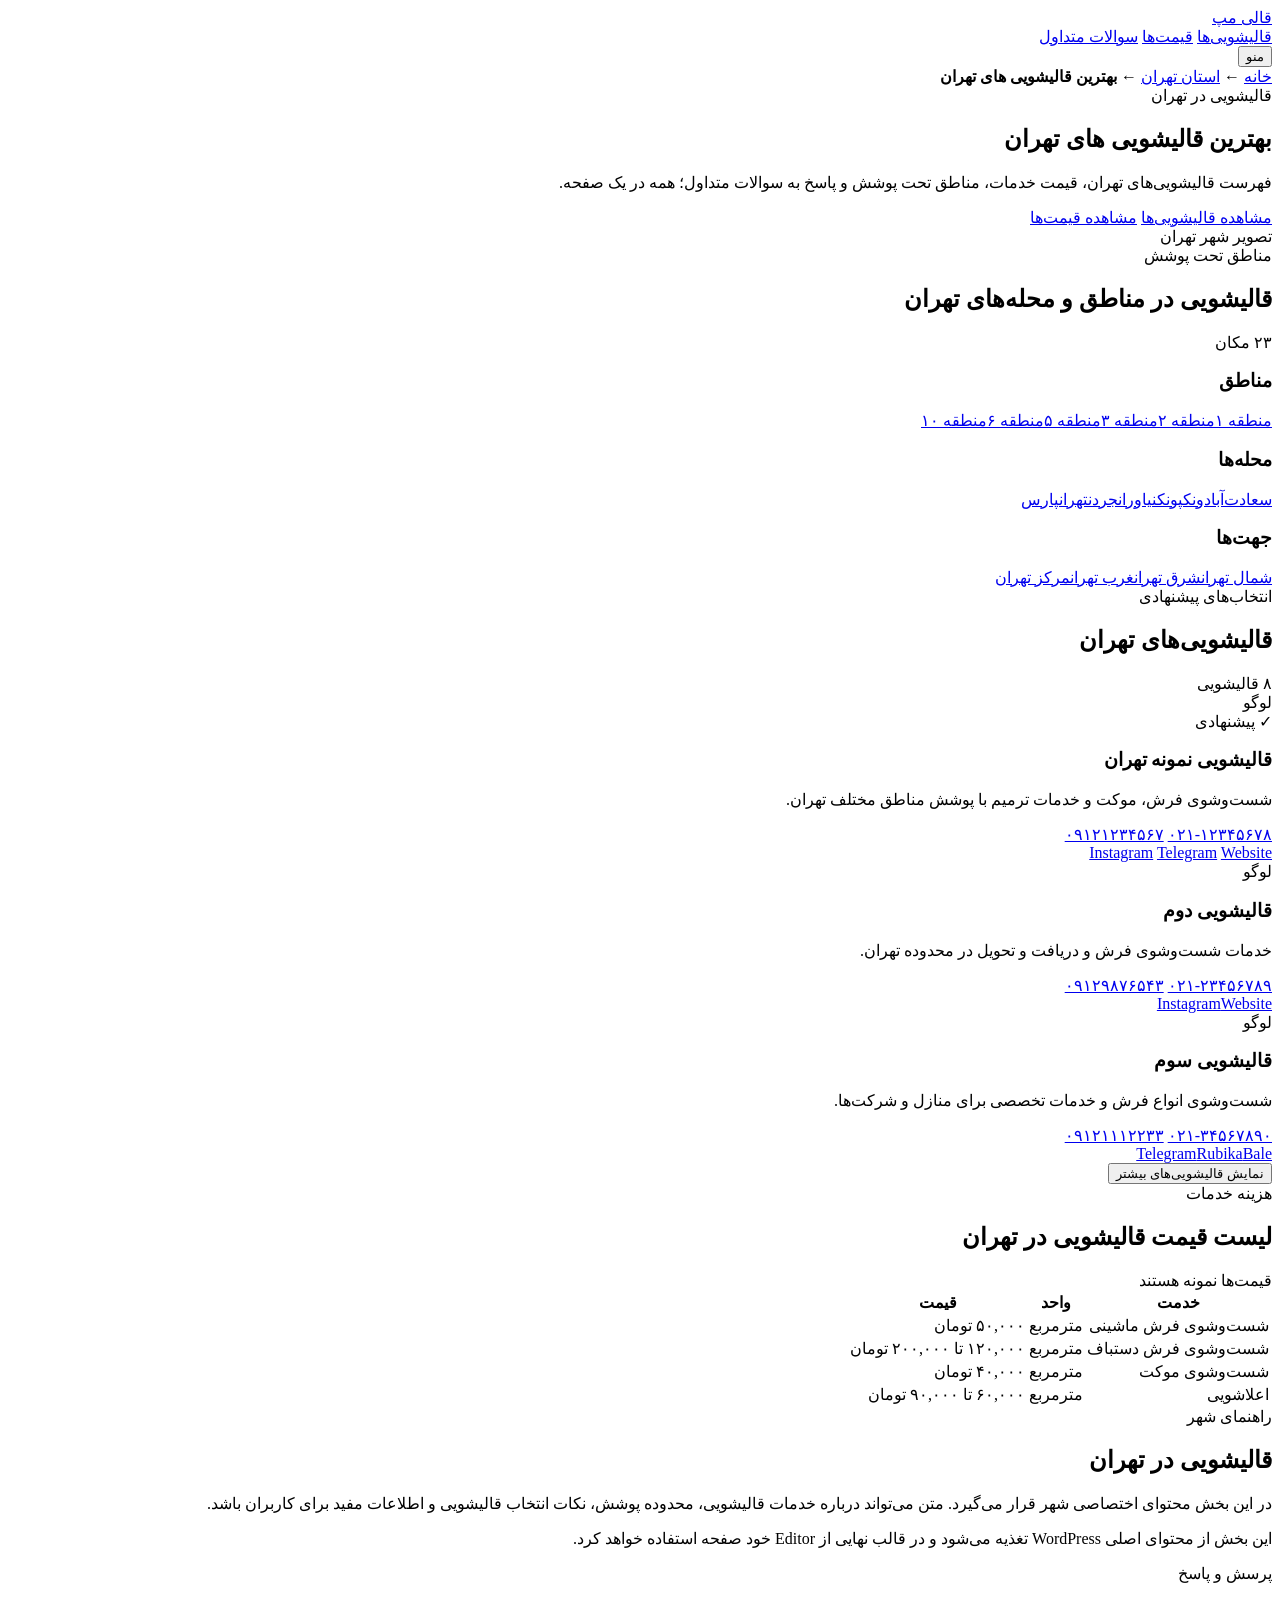
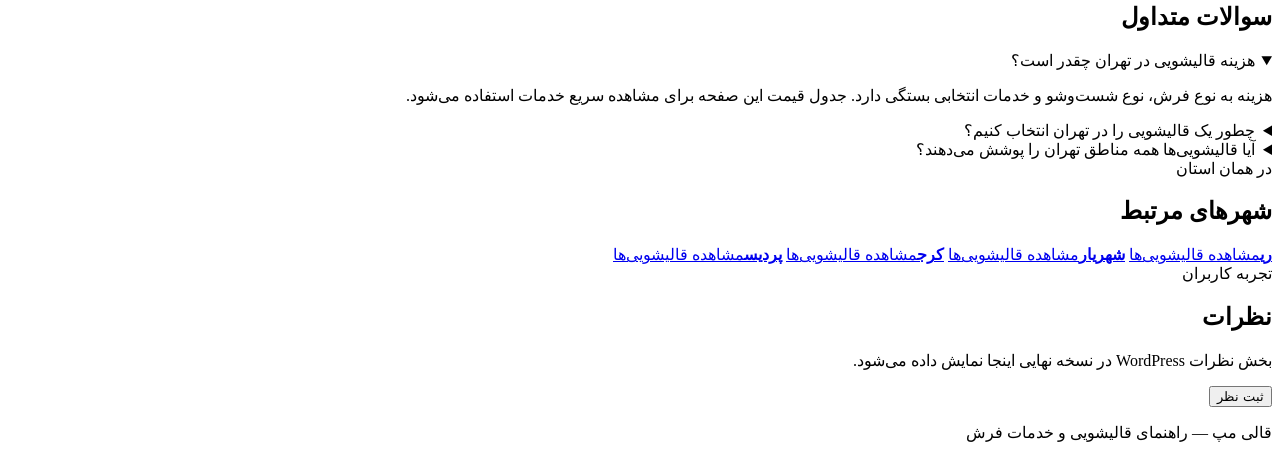
==== city/index.html @ be48ccb8 "feat: add city page design - city/index.html" ====
<!doctype html>
<html lang="fa" dir="rtl">
<head>
  <meta charset="utf-8">
  <meta name="viewport" content="width=device-width, initial-scale=1">
  <meta name="description" content="نمونه طراحی صفحه شهر قالی مپ">
  <title>بهترین قالیشویی های تهران | قالی مپ</title>
  <link rel="stylesheet" href="assets/css/city.css">
</head>
<body>
  <header class="site-header">
    <div class="container header-inner">
      <a class="brand" href="#" aria-label="قالی مپ">قالی مپ</a>
      <nav class="main-nav" aria-label="ناوبری اصلی">
        <a href="#cleaners">قالیشویی‌ها</a>
        <a href="#prices">قیمت‌ها</a>
        <a href="#faq">سوالات متداول</a>
      </nav>
      <button class="menu-toggle" type="button" aria-expanded="false" aria-controls="main-nav">منو</button>
    </div>
  </header>

  <main>
    <div class="container">
      <nav class="breadcrumbs" aria-label="مسیر صفحه">
        <a href="#">خانه</a>
        <span>←</span>
        <a href="#">استان تهران</a>
        <span>←</span>
        <strong>بهترین قالیشویی های تهران</strong>
      </nav>

      <section class="city-hero">
        <div class="hero-copy">
          <span class="eyebrow">قالیشویی در تهران</span>
          <h1>بهترین قالیشویی های تهران</h1>
          <p class="lead">فهرست قالیشویی‌های تهران، قیمت خدمات، مناطق تحت پوشش و پاسخ به سوالات متداول؛ همه در یک صفحه.</p>
          <div class="hero-actions">
            <a class="button button-primary" href="#cleaners">مشاهده قالیشویی‌ها</a>
            <a class="button button-secondary" href="#prices">مشاهده قیمت‌ها</a>
          </div>
        </div>
        <div class="hero-media">
          <div class="image-placeholder" role="img" aria-label="تصویر تهران">تصویر شهر تهران</div>
        </div>
      </section>

      <section class="location-links section-card" aria-labelledby="locations-title">
        <div class="section-heading">
          <div>
            <span class="section-kicker">مناطق تحت پوشش</span>
            <h2 id="locations-title">قالیشویی در مناطق و محله‌های تهران</h2>
          </div>
          <span class="count-badge">۲۳ مکان</span>
        </div>

        <div class="link-groups">
          <div class="link-group">
            <h3>مناطق</h3>
            <div class="chips">
              <a href="#">منطقه ۱</a><a href="#">منطقه ۲</a><a href="#">منطقه ۳</a><a href="#">منطقه ۵</a><a href="#">منطقه ۶</a><a href="#">منطقه ۱۰</a>
            </div>
          </div>
          <div class="link-group">
            <h3>محله‌ها</h3>
            <div class="chips">
              <a href="#">سعادت‌آباد</a><a href="#">ونک</a><a href="#">پونک</a><a href="#">نیاوران</a><a href="#">جردن</a><a href="#">تهرانپارس</a>
            </div>
          </div>
          <div class="link-group">
            <h3>جهت‌ها</h3>
            <div class="chips">
              <a href="#">شمال تهران</a><a href="#">شرق تهران</a><a href="#">غرب تهران</a><a href="#">مرکز تهران</a>
            </div>
          </div>
        </div>
      </section>

      <section id="cleaners" class="section" aria-labelledby="cleaners-title">
        <div class="section-heading">
          <div>
            <span class="section-kicker">انتخاب‌های پیشنهادی</span>
            <h2 id="cleaners-title">قالیشویی‌های تهران</h2>
          </div>
          <span class="result-count">۸ قالیشویی</span>
        </div>

        <div class="cleaner-grid">
          <article class="cleaner-card featured">
            <div class="cleaner-top">
              <div class="logo-placeholder">لوگو</div>
              <div>
                <span class="recommended">✓ پیشنهادی</span>
                <h3>قالیشویی نمونه تهران</h3>
                <p>شست‌وشوی فرش، موکت و خدمات ترمیم با پوشش مناطق مختلف تهران.</p>
              </div>
            </div>
            <div class="contact-row">
              <a href="tel:02112345678">۰۲۱-۱۲۳۴۵۶۷۸</a>
              <a href="tel:09121234567">۰۹۱۲۱۲۳۴۵۶۷</a>
            </div>
            <div class="socials">
              <a href="#" aria-label="اینستاگرام">Instagram</a>
              <a href="#" aria-label="تلگرام">Telegram</a>
              <a href="#" aria-label="وب‌سایت">Website</a>
            </div>
          </article>

          <article class="cleaner-card">
            <div class="cleaner-top">
              <div class="logo-placeholder">لوگو</div>
              <div>
                <h3>قالیشویی دوم</h3>
                <p>خدمات شست‌وشوی فرش و دریافت و تحویل در محدوده تهران.</p>
              </div>
            </div>
            <div class="contact-row">
              <a href="tel:02123456789">۰۲۱-۲۳۴۵۶۷۸۹</a>
              <a href="tel:09129876543">۰۹۱۲۹۸۷۶۵۴۳</a>
            </div>
            <div class="socials">
              <a href="#">Instagram</a><a href="#">Website</a>
            </div>
          </article>

          <article class="cleaner-card">
            <div class="cleaner-top">
              <div class="logo-placeholder">لوگو</div>
              <div>
                <h3>قالیشویی سوم</h3>
                <p>شست‌وشوی انواع فرش و خدمات تخصصی برای منازل و شرکت‌ها.</p>
              </div>
            </div>
            <div class="contact-row">
              <a href="tel:02134567890">۰۲۱-۳۴۵۶۷۸۹۰</a>
              <a href="tel:09121112233">۰۹۱۲۱۱۱۲۲۳۳</a>
            </div>
            <div class="socials">
              <a href="#">Telegram</a><a href="#">Rubika</a><a href="#">Bale</a>
            </div>
          </article>
        </div>

        <div class="show-more-wrap">
          <button class="button button-secondary show-more" type="button">نمایش قالیشویی‌های بیشتر</button>
        </div>
      </section>

      <section id="prices" class="section section-card" aria-labelledby="prices-title">
        <div class="section-heading">
          <div>
            <span class="section-kicker">هزینه خدمات</span>
            <h2 id="prices-title">لیست قیمت قالیشویی در تهران</h2>
          </div>
          <span class="muted">قیمت‌ها نمونه هستند</span>
        </div>
        <div class="table-wrap">
          <table>
            <thead>
              <tr><th>خدمت</th><th>واحد</th><th>قیمت</th></tr>
            </thead>
            <tbody>
              <tr><td>شست‌وشوی فرش ماشینی</td><td>مترمربع</td><td>۵۰,۰۰۰ تومان</td></tr>
              <tr><td>شست‌وشوی فرش دستباف</td><td>مترمربع</td><td>۱۲۰,۰۰۰ تا ۲۰۰,۰۰۰ تومان</td></tr>
              <tr><td>شست‌وشوی موکت</td><td>مترمربع</td><td>۴۰,۰۰۰ تومان</td></tr>
              <tr><td>اعلاشویی</td><td>مترمربع</td><td>۶۰,۰۰۰ تا ۹۰,۰۰۰ تومان</td></tr>
            </tbody>
          </table>
        </div>
      </section>

      <section class="content-section">
        <div class="section-heading">
          <div>
            <span class="section-kicker">راهنمای شهر</span>
            <h2>قالیشویی در تهران</h2>
          </div>
        </div>
        <div class="rich-content">
          <p>در این بخش محتوای اختصاصی شهر قرار می‌گیرد. متن می‌تواند درباره خدمات قالیشویی، محدوده پوشش، نکات انتخاب قالیشویی و اطلاعات مفید برای کاربران باشد.</p>
          <p>این بخش از محتوای اصلی WordPress تغذیه می‌شود و در قالب نهایی از Editor خود صفحه استفاده خواهد کرد.</p>
        </div>
      </section>

      <section id="faq" class="section" aria-labelledby="faq-title">
        <div class="section-heading">
          <div>
            <span class="section-kicker">پرسش و پاسخ</span>
            <h2 id="faq-title">سوالات متداول</h2>
          </div>
        </div>
        <div class="faq-list">
          <details open>
            <summary>هزینه قالیشویی در تهران چقدر است؟</summary>
            <div><p>هزینه به نوع فرش، نوع شست‌وشو و خدمات انتخابی بستگی دارد. جدول قیمت این صفحه برای مشاهده سریع خدمات استفاده می‌شود.</p></div>
          </details>
          <details>
            <summary>چطور یک قالیشویی را در تهران انتخاب کنیم؟</summary>
            <div><p>اطلاعات تماس، محدوده خدمات و توضیحات هر قالیشویی را بررسی کنید و برای قیمت نهایی با مجموعه تماس بگیرید.</p></div>
          </details>
          <details>
            <summary>آیا قالیشویی‌ها همه مناطق تهران را پوشش می‌دهند؟</summary>
            <div><p>محدوده پوشش هر مجموعه متفاوت است. فهرست مکان‌های صفحه برای دسترسی سریع به مناطق و محله‌ها در نظر گرفته شده است.</p></div>
          </details>
        </div>
      </section>

      <section class="section section-card" aria-labelledby="related-title">
        <div class="section-heading">
          <div>
            <span class="section-kicker">در همان استان</span>
            <h2 id="related-title">شهرهای مرتبط</h2>
          </div>
        </div>
        <div class="city-links">
          <a href="#"><strong>ری</strong><span>مشاهده قالیشویی‌ها</span></a>
          <a href="#"><strong>شهریار</strong><span>مشاهده قالیشویی‌ها</span></a>
          <a href="#"><strong>کرج</strong><span>مشاهده قالیشویی‌ها</span></a>
          <a href="#"><strong>پردیس</strong><span>مشاهده قالیشویی‌ها</span></a>
        </div>
      </section>

      <section class="comments section" aria-labelledby="comments-title">
        <div class="section-heading">
          <div>
            <span class="section-kicker">تجربه کاربران</span>
            <h2 id="comments-title">نظرات</h2>
          </div>
        </div>
        <div class="comment-placeholder">
          <p>بخش نظرات WordPress در نسخه نهایی اینجا نمایش داده می‌شود.</p>
          <button class="button button-primary" type="button">ثبت نظر</button>
        </div>
      </section>
    </div>
  </main>

  <footer class="site-footer">
    <div class="container">
      <p>قالی مپ — راهنمای قالیشویی و خدمات فرش</p>
    </div>
  </footer>

  <script src="assets/js/city.js"></script>
</body>
</html>
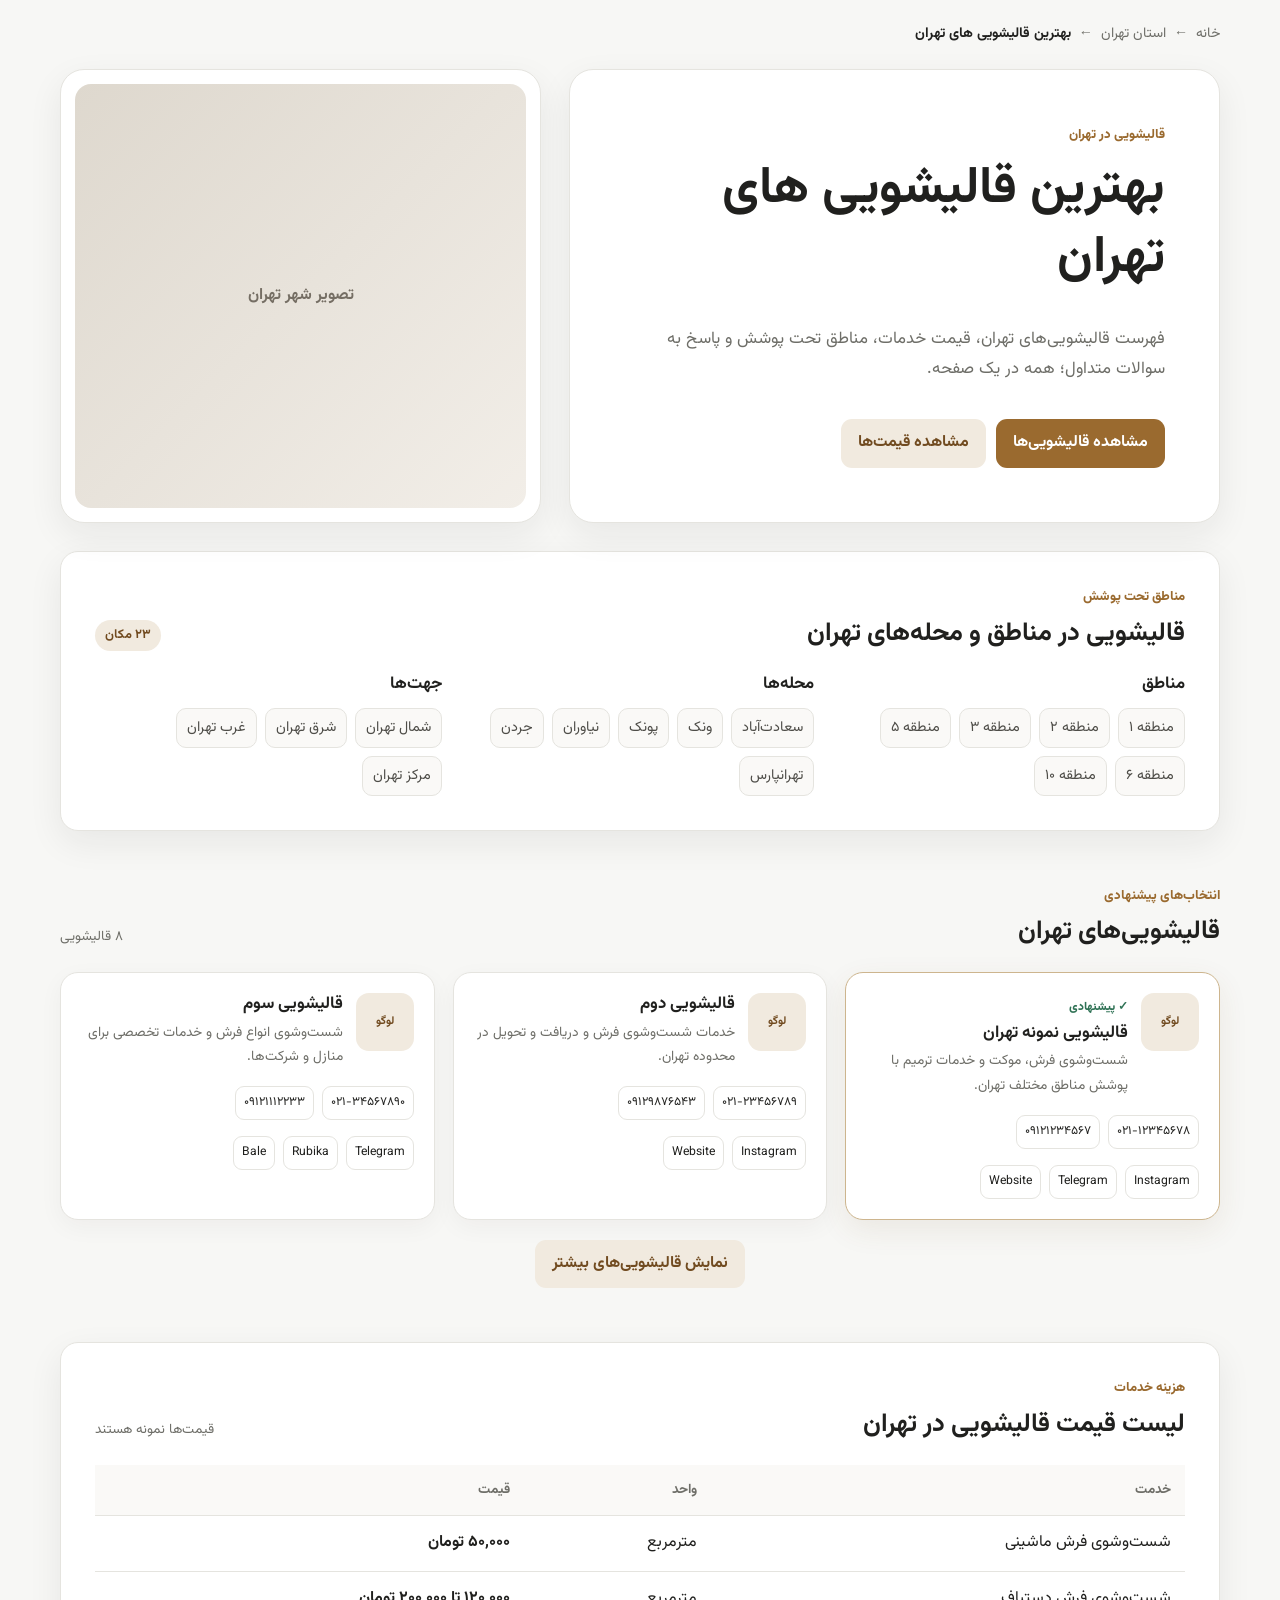
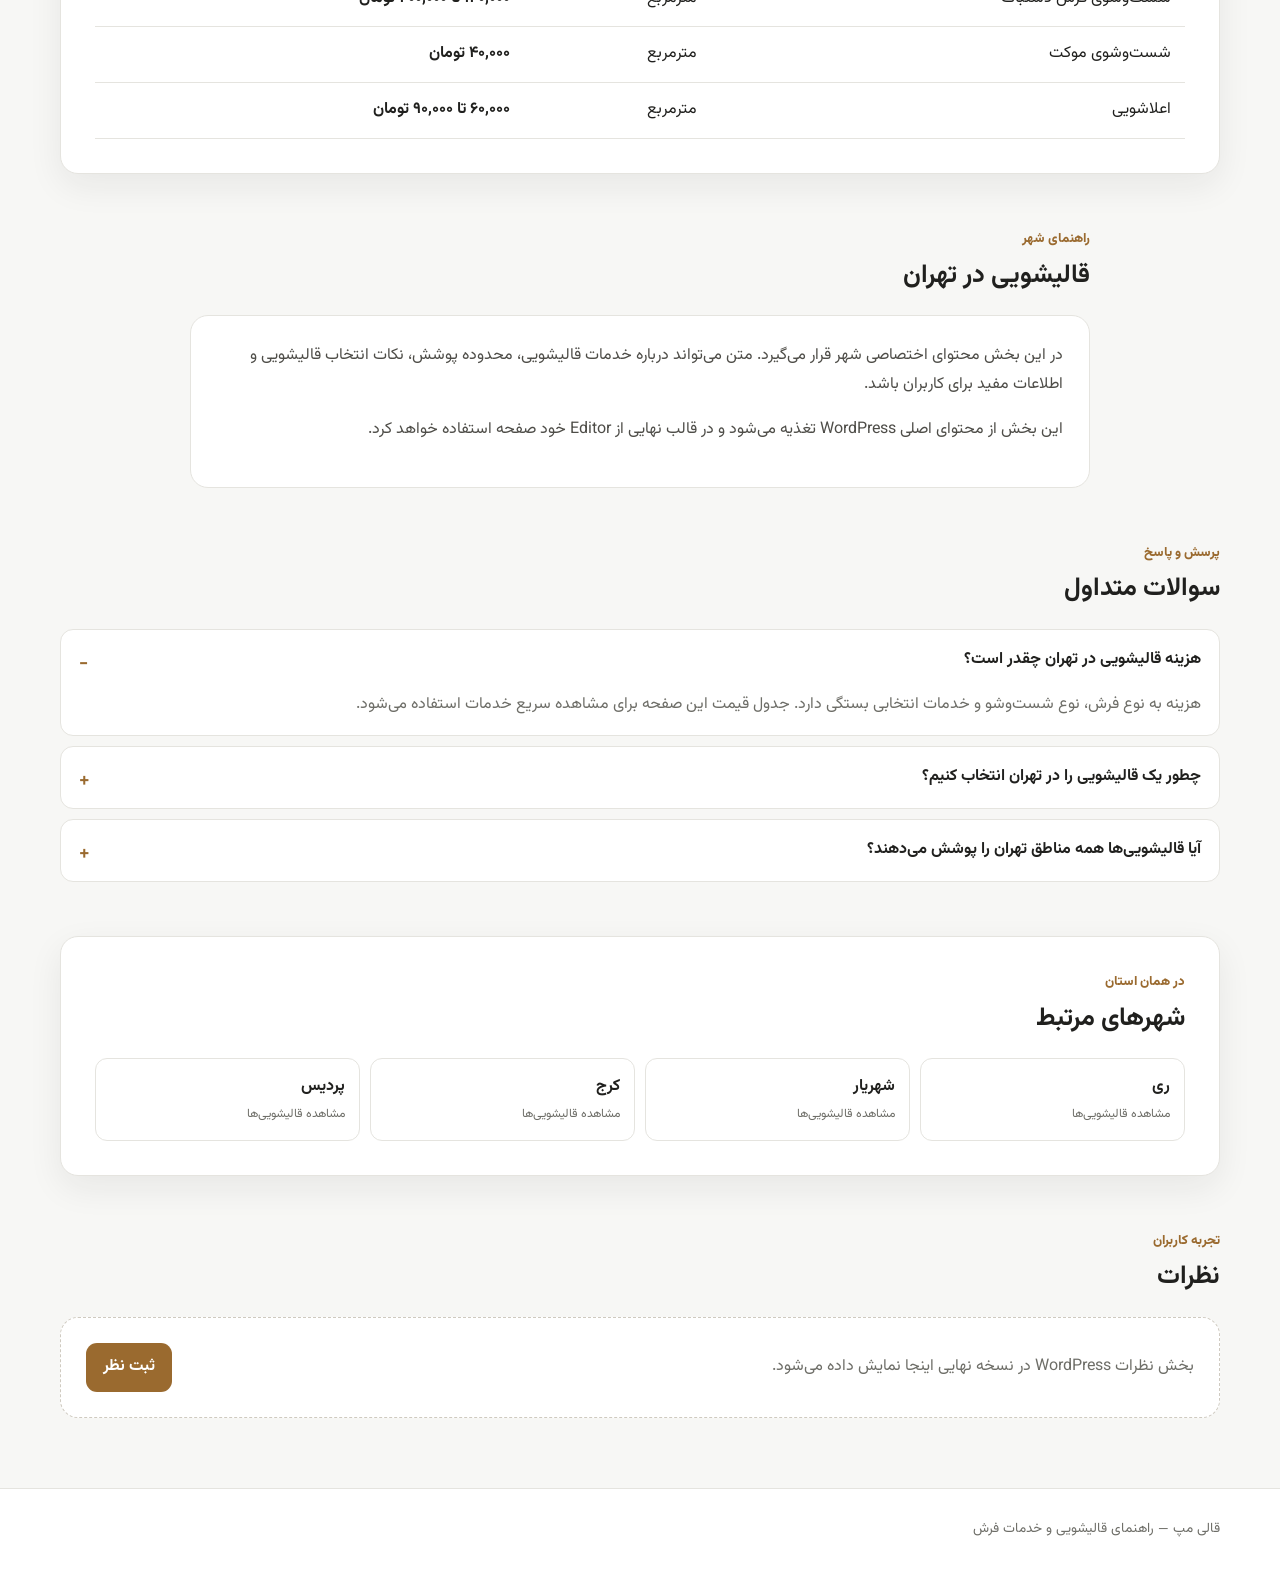
==== commit e61447a6: "refactor: use shared site header in city prototype" ====
--- a/city/index.html
+++ b/city/index.html
@@ -8,17 +8,8 @@
   <link rel="stylesheet" href="assets/css/city.css">
 </head>
 <body>
-  <header class="site-header">
-    <div class="container header-inner">
-      <a class="brand" href="#" aria-label="قالی مپ">قالی مپ</a>
-      <nav class="main-nav" aria-label="ناوبری اصلی">
-        <a href="#cleaners">قالیشویی‌ها</a>
-        <a href="#prices">قیمت‌ها</a>
-        <a href="#faq">سوالات متداول</a>
-      </nav>
-      <button class="menu-toggle" type="button" aria-expanded="false" aria-controls="main-nav">منو</button>
-    </div>
-  </header>
+  <!-- Shared site header: components/header/header.html -->
+  <div id="site-header"></div>
 
   <main>
     <div class="container">
--- a/city/assets/css/city.css
+++ b/city/assets/css/city.css
@@ -0,0 +1,178 @@
+@import url('https://fonts.googleapis.com/css2?family=Vazirmatn:wght@400;500;600;700;800&display=swap');
+
+:root {
+  --bg: #f7f7f5;
+  --surface: #ffffff;
+  --text: #20201e;
+  --muted: #6e6e68;
+  --line: #e5e4df;
+  --accent: #9a6a2f;
+  --accent-dark: #714b20;
+  --soft: #f1eadf;
+  --success: #2f7255;
+  --shadow: 0 12px 35px rgba(35, 31, 25, .07);
+  --radius: 18px;
+}
+
+* { box-sizing: border-box; }
+html { scroll-behavior: smooth; }
+body {
+  margin: 0;
+  background: var(--bg);
+  color: var(--text);
+  font-family: "Vazirmatn", Tahoma, sans-serif;
+  line-height: 1.8;
+}
+a { color: inherit; text-decoration: none; }
+button, a { -webkit-tap-highlight-color: transparent; }
+.container { width: min(1160px, calc(100% - 32px)); margin-inline: auto; }
+
+.site-header {
+  position: sticky;
+  top: 0;
+  z-index: 20;
+  background: rgba(255,255,255,.94);
+  border-bottom: 1px solid var(--line);
+  backdrop-filter: blur(12px);
+}
+.header-inner { min-height: 72px; display: flex; align-items: center; gap: 28px; }
+.brand { font-size: 1.45rem; font-weight: 800; color: var(--accent-dark); }
+.main-nav { display: flex; gap: 24px; margin-right: auto; }
+.main-nav a { color: var(--muted); font-weight: 600; }
+.main-nav a:hover { color: var(--text); }
+.menu-toggle { display: none; border: 1px solid var(--line); background: var(--surface); border-radius: 10px; padding: 7px 12px; font: inherit; }
+
+.breadcrumbs {
+  display: flex; flex-wrap: wrap; gap: 8px; align-items: center;
+  padding: 22px 0; color: var(--muted); font-size: .88rem;
+}
+.breadcrumbs strong { color: var(--text); }
+
+.city-hero {
+  display: grid; grid-template-columns: 1.15fr .85fr; gap: 28px;
+  align-items: stretch; margin-bottom: 28px;
+}
+.hero-copy, .hero-media {
+  background: var(--surface); border: 1px solid var(--line); border-radius: 24px;
+  box-shadow: var(--shadow);
+}
+.hero-copy { padding: clamp(28px, 5vw, 54px); display: flex; flex-direction: column; justify-content: center; }
+.eyebrow, .section-kicker {
+  display: block; color: var(--accent); font-size: .82rem; font-weight: 800; margin-bottom: 7px;
+}
+h1, h2, h3 { line-height: 1.35; margin-top: 0; }
+h1 { font-size: clamp(2rem, 4vw, 3.3rem); margin-bottom: 14px; }
+h2 { font-size: clamp(1.35rem, 2vw, 1.75rem); margin-bottom: 0; }
+h3 { font-size: 1.05rem; margin-bottom: 5px; }
+.lead { color: var(--muted); font-size: 1.05rem; max-width: 650px; }
+.hero-actions { display: flex; gap: 10px; flex-wrap: wrap; margin-top: 18px; }
+.button {
+  display: inline-flex; align-items: center; justify-content: center;
+  border: 0; border-radius: 11px; padding: 10px 17px; cursor: pointer;
+  font: inherit; font-weight: 700; transition: .2s ease;
+}
+.button-primary { background: var(--accent); color: #fff; }
+.button-primary:hover { background: var(--accent-dark); }
+.button-secondary { background: var(--soft); color: var(--accent-dark); }
+.button-secondary:hover { transform: translateY(-1px); }
+.hero-media { min-height: 360px; padding: 14px; }
+.image-placeholder {
+  width: 100%; height: 100%; min-height: 330px; border-radius: 16px;
+  background: linear-gradient(135deg, #ded8ce, #f2eee8);
+  display: grid; place-items: center; color: #756e64; font-weight: 700;
+}
+
+.section { margin-top: 54px; }
+.section-card { background: var(--surface); border: 1px solid var(--line); border-radius: var(--radius); padding: clamp(22px, 4vw, 34px); box-shadow: var(--shadow); }
+.section-heading { display: flex; align-items: end; justify-content: space-between; gap: 20px; margin-bottom: 22px; }
+.muted, .result-count { color: var(--muted); font-size: .85rem; }
+.count-badge { background: var(--soft); color: var(--accent-dark); border-radius: 999px; padding: 4px 10px; font-size: .8rem; font-weight: 700; }
+
+.link-groups { display: grid; grid-template-columns: repeat(3, 1fr); gap: 24px; }
+.link-group h3 { margin-bottom: 12px; }
+.chips { display: flex; flex-wrap: wrap; gap: 8px; }
+.chips a {
+  background: #faf9f7; border: 1px solid var(--line); border-radius: 10px;
+  padding: 6px 10px; color: #4e4d48; font-size: .9rem;
+}
+.chips a:hover { border-color: #c8b79f; color: var(--accent-dark); }
+
+.cleaner-grid { display: grid; grid-template-columns: repeat(3, 1fr); gap: 18px; }
+.cleaner-card {
+  background: var(--surface); border: 1px solid var(--line); border-radius: var(--radius);
+  padding: 20px; box-shadow: 0 7px 24px rgba(35,31,25,.045);
+}
+.cleaner-card.featured { border-color: #cdb58e; box-shadow: 0 10px 30px rgba(110,78,35,.09); }
+.cleaner-top { display: flex; gap: 13px; }
+.logo-placeholder {
+  flex: 0 0 58px; width: 58px; height: 58px; border-radius: 13px;
+  background: var(--soft); display: grid; place-items: center; color: var(--accent-dark);
+  font-size: .7rem; font-weight: 700;
+}
+.cleaner-card p { margin: 0; color: var(--muted); font-size: .86rem; }
+.recommended {
+  display: inline-block; color: var(--success); font-size: .74rem; font-weight: 800; margin-bottom: 2px;
+}
+.contact-row, .socials { display: flex; flex-wrap: wrap; gap: 8px; margin-top: 16px; }
+.contact-row a, .socials a {
+  border: 1px solid var(--line); border-radius: 9px; padding: 5px 8px; font-size: .76rem;
+}
+.contact-row a:hover, .socials a:hover { border-color: #cdb58e; }
+.show-more-wrap { text-align: center; margin-top: 20px; }
+
+.table-wrap { overflow-x: auto; }
+table { width: 100%; border-collapse: collapse; min-width: 560px; }
+th, td { padding: 13px 14px; border-bottom: 1px solid var(--line); text-align: right; }
+th { color: var(--muted); font-size: .84rem; font-weight: 700; background: #faf9f7; }
+td:last-child { font-weight: 700; }
+
+.content-section { max-width: 900px; margin: 54px auto 0; }
+.rich-content {
+  background: var(--surface); border: 1px solid var(--line); border-radius: var(--radius);
+  padding: 26px; color: #4e4d48;
+}
+.rich-content p { margin-top: 0; }
+
+.faq-list { display: grid; gap: 10px; }
+details { background: var(--surface); border: 1px solid var(--line); border-radius: 13px; overflow: hidden; }
+summary { cursor: pointer; padding: 16px 18px; font-weight: 700; list-style: none; }
+summary::-webkit-details-marker { display: none; }
+summary::after { content: "+"; float: left; color: var(--accent); font-size: 1.2rem; }
+details[open] summary::after { content: "−"; }
+details > div { padding: 0 18px 16px; color: var(--muted); }
+details p { margin: 0; }
+
+.city-links { display: grid; grid-template-columns: repeat(4, 1fr); gap: 10px; }
+.city-links a {
+  border: 1px solid var(--line); border-radius: 12px; padding: 14px;
+  display: flex; flex-direction: column; gap: 2px;
+}
+.city-links a:hover { border-color: #cdb58e; }
+.city-links span { color: var(--muted); font-size: .76rem; }
+
+.comment-placeholder {
+  background: var(--surface); border: 1px dashed #cfcac0; border-radius: var(--radius);
+  padding: 25px; display: flex; align-items: center; justify-content: space-between; gap: 15px;
+}
+.comment-placeholder p { margin: 0; color: var(--muted); }
+
+.site-footer { margin-top: 70px; border-top: 1px solid var(--line); background: #fff; }
+.site-footer p { padding: 28px 0; color: var(--muted); margin: 0; font-size: .85rem; }
+
+@media (max-width: 900px) {
+  .city-hero { grid-template-columns: 1fr; }
+  .hero-media { min-height: 280px; }
+  .image-placeholder { min-height: 250px; }
+  .link-groups, .cleaner-grid { grid-template-columns: 1fr 1fr; }
+  .city-links { grid-template-columns: 1fr 1fr; }
+}
+@media (max-width: 640px) {
+  .container { width: min(100% - 22px, 1160px); }
+  .main-nav { display: none; }
+  .main-nav.is-open { display: flex; position: absolute; top: 72px; right: 11px; left: 11px; background: #fff; border: 1px solid var(--line); border-radius: 12px; padding: 14px; flex-direction: column; gap: 10px; box-shadow: var(--shadow); }
+  .menu-toggle { display: block; margin-right: auto; }
+  .link-groups, .cleaner-grid, .city-links { grid-template-columns: 1fr; }
+  .section-heading { align-items: start; flex-direction: column; }
+  .hero-copy { padding: 26px 20px; }
+  .comment-placeholder { align-items: stretch; flex-direction: column; }
+}
